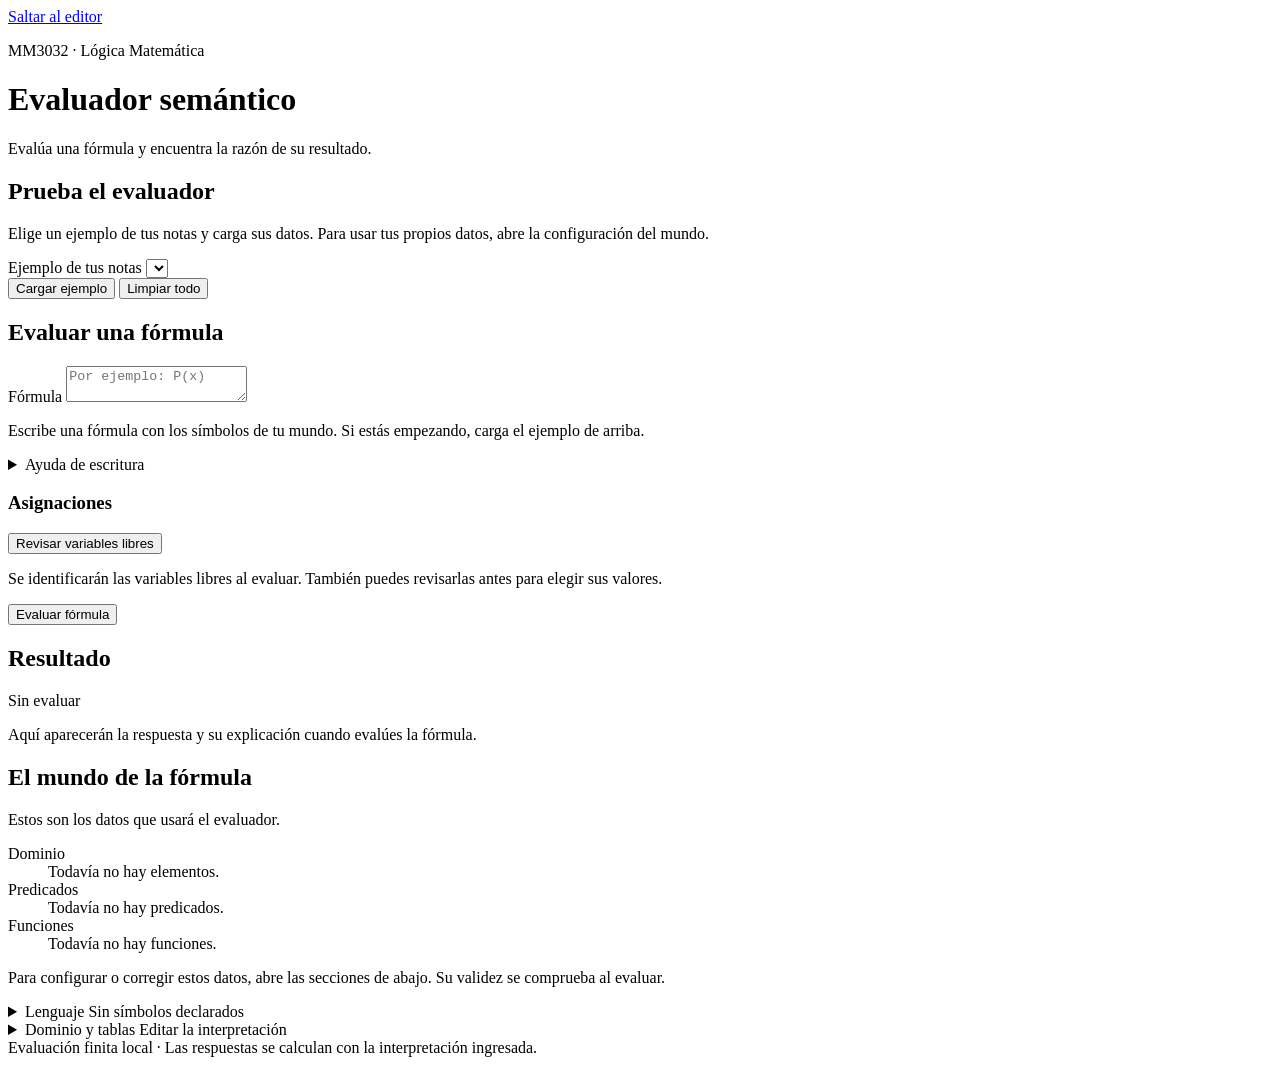
==== frontend/index.html @ 0e3722bd "fix: actualizar las tuplas al cambiar aridad y ajustar la tabla" ====
<!doctype html>
<html lang="es">
<head>
  <meta charset="utf-8">
  <meta name="viewport" content="width=device-width, initial-scale=1">
  <title>Evaluador semántico · MM3032</title>
  <link rel="icon" href="data:,">
  <link rel="stylesheet" href="/css/tokens.css">
  <link rel="stylesheet" href="/css/styles.css">
  <link rel="stylesheet" href="/css/background.css">
  <script type="module" src="/js/app.js"></script>
</head>
<body>
  <div id="math-background" class="math-background" aria-hidden="true"></div>
  <a class="skip-link" href="#formula">Saltar al editor</a>
  <header class="page-header">
    <div>
      <p class="eyebrow">MM3032 · Lógica Matemática</p>
      <h1>Evaluador semántico</h1>
      <p>Evalúa una fórmula y encuentra la razón de su resultado.</p>
    </div>
  </header>
  <main>
    <section class="start-guide" aria-labelledby="start-title">
      <div>
        <h2 id="start-title">Prueba el evaluador</h2>
        <p id="start-description">Elige un ejemplo de tus notas y carga sus datos. Para usar tus propios datos, abre la configuración del mundo.</p>
        <div id="example-note" class="notice" hidden></div>
      </div>
      <div class="example-controls">
        <label for="example-select">Ejemplo de tus notas</label>
        <select id="example-select"></select>
        <div class="actions">
          <button id="load-example" type="button">Cargar ejemplo</button>
          <button id="clear-example" type="button">Limpiar todo</button>
        </div>
      </div>
    </section>
    <section id="errors" class="error-summary" tabindex="-1" aria-labelledby="errors-title" hidden>
      <h2 id="errors-title">Revisa la entrada</h2><ul id="error-list"></ul>
    </section>
    <form id="workspace" novalidate>
      <div class="work-area">
        <section class="panel" aria-labelledby="formula-title">
          <h2 id="formula-title">Evaluar una fórmula</h2>
          <label for="formula">Fórmula</label>
          <textarea id="formula" class="formula" rows="2" spellcheck="false" aria-describedby="formula-help" placeholder="Por ejemplo: P(x)"></textarea>
          <div id="symbol-toolbar" class="symbol-toolbar" role="group" aria-label="Insertar símbolos lógicos"></div>
          <p id="formula-help" class="help">Escribe una fórmula con los símbolos de tu mundo. Si estás empezando, carga el ejemplo de arriba.</p>
          <details class="notation-help">
            <summary>Ayuda de escritura</summary>
            <p class="help">Puedes escribir ¬, ∧, ∨, →, ↔, ∀ y ∃, o sus alias ~, &amp;, |, -&gt;, &lt;-&gt;, Ax y Ex. Usa paréntesis para ampliar el alcance de un cuantificador.</p>
          </details>
          <div class="assignment-heading">
            <h3>Asignaciones</h3>
            <button id="analyze" type="button">Revisar variables libres</button>
          </div>
          <p id="environment-note" class="help">Se identificarán las variables libres al evaluar. También puedes revisarlas antes para elegir sus valores.</p>
          <div id="environment" class="environment"></div>
          <div class="actions"><button id="evaluate" class="primary" type="submit">Evaluar fórmula</button></div>
        </section>
        <section class="panel result-panel" aria-labelledby="result-title" aria-busy="false">
          <h2 id="result-title">Resultado</h2>
          <p id="result-state" role="status" aria-live="polite">Sin evaluar</p>
          <p id="empty-result" class="help">Aquí aparecerán la respuesta y su explicación cuando evalúes la fórmula.</p>
          <div id="result" hidden>
            <p id="result-formula" class="formula evaluated-formula"></p>
            <p id="result-value" class="truth"></p>
            <p id="result-reason"></p>
            <p class="help">Abre la fórmula de abajo para examinar las asignaciones y los pasos de la evaluación.</p>
            <p id="evidence-selection" class="help" role="status"></p>
            <div id="evidence"></div>
            <button id="open-comparison" type="button">Comparar un cambio</button>
          </div>
        </section>
      </div>
      <aside class="configuration" aria-labelledby="world-title">
        <section class="panel world-overview">
          <h2 id="world-title">El mundo de la fórmula</h2>
          <p class="help">Estos son los datos que usará el evaluador.</p>
          <dl class="world-data">
            <dt>Dominio</dt><dd id="domain-overview">Todavía no hay elementos.</dd>
            <dt>Predicados</dt><dd id="predicates-overview">Todavía no hay predicados.</dd>
            <dt>Funciones</dt><dd id="functions-overview">Todavía no hay funciones.</dd>
          </dl>
          <p class="help">Para configurar o corregir estos datos, abre las secciones de abajo. Su validez se comprueba al evaluar.</p>
        </section>
        <details id="language-config" class="panel configuration-section">
          <summary>Lenguaje <span id="language-count" class="help">Sin símbolos declarados</span></summary>
          <p class="help">Declara los símbolos y cuántos argumentos recibe cada uno. Al confirmar una aridad mayor, las filas conservan sus valores y añaden campos vacíos.</p>
          <div class="table-scroll" tabindex="0" role="region" aria-label="Símbolos del lenguaje">
            <table><thead><tr><th>Tipo</th><th>Nombre</th><th>Aridad</th><th>Acción</th></tr></thead>
              <tbody id="symbols"></tbody></table>
          </div>
          <div class="actions"><button type="button" id="add-function">Añadir función</button>
            <button type="button" id="add-predicate">Añadir predicado</button></div>
        </details>
        <details id="interpretation-config" class="panel configuration-section">
          <summary>Dominio y tablas <span class="help">Editar la interpretación</span></summary>
          <label for="domain">Dominio D</label>
          <textarea id="domain" rows="3" aria-describedby="domain-help" placeholder="1&#10;2&#10;3" spellcheck="false"></textarea>
          <p id="domain-help" class="help">Un elemento por línea. D debe ser no vacío. El orden se conserva.</p>
          <p class="help">Cada fila de un predicado es una tupla que pertenece a su relación. Para funciones, define una salida por cada combinación. Cambiar símbolos conserva las filas para que puedas corregirlas.</p>
          <div id="interpretations"><p class="help">Declara un símbolo para introducir sus tablas.</p></div>
        </details>
      </aside>
    </form>
    <section id="comparison-panel" class="panel comparison-panel" aria-labelledby="comparison-title" hidden>
      <h2 id="comparison-title">Comparar un cambio</h2>
      <p class="help">Conserva el escenario evaluado y cambia una salida, una tupla o una asignación en una copia. Ambos escenarios se evalúan de nuevo.</p>
      <div class="comparison-controls">
        <label>Tipo de cambio<select id="comparison-kind">
          <option value="function">Salida de función</option>
          <option value="relation">Pertenencia a relación</option>
          <option value="assignment">Asignación libre</option>
        </select></label>
        <label>Dato que modificar<select id="comparison-target"></select></label>
        <div id="comparison-value"></div>
      </div>
      <button id="compare" class="primary" type="button">Evaluar variante</button>
      <p id="comparison-status" role="status" aria-live="polite">Elige un único cambio.</p>
      <ul id="comparison-errors" class="comparison-error-list" tabindex="-1" aria-label="Errores de la variante" hidden></ul>
      <div id="comparison-results" class="comparison-results" hidden></div>
    </section>
  </main>
  <footer>Evaluación finita local · Las respuestas se calculan con la interpretación ingresada.</footer>
</body>
</html>
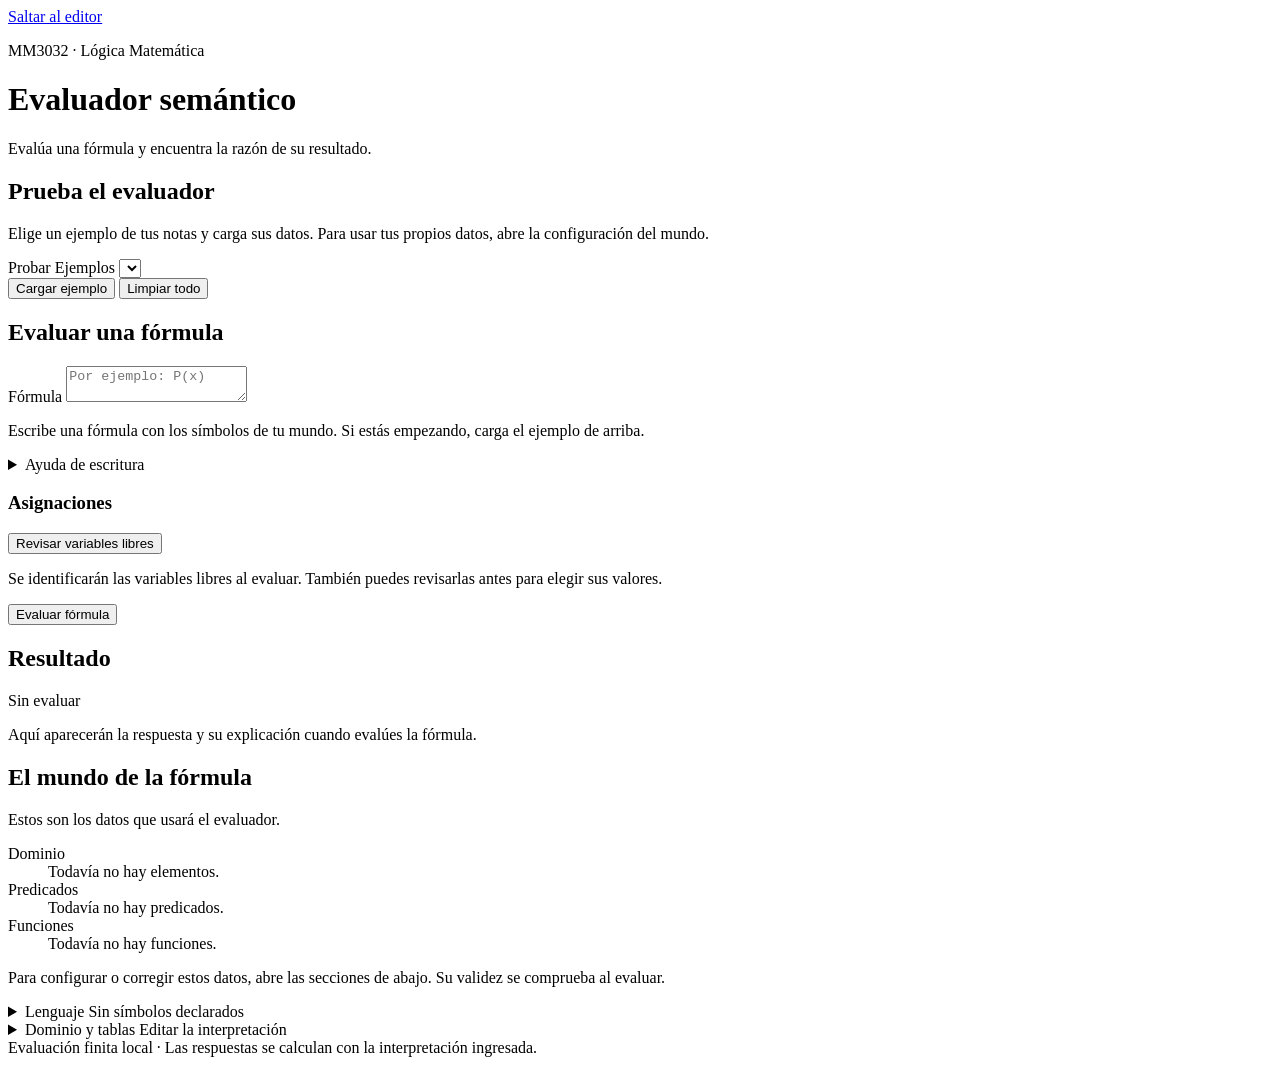
==== commit d17bbcb4: "feat: aclarar la presentación de ejemplos y pasos de evaluación" ====
--- a/frontend/index.html
+++ b/frontend/index.html
@@ -28,7 +28,7 @@
         <div id="example-note" class="notice" hidden></div>
       </div>
       <div class="example-controls">
-        <label for="example-select">Ejemplo de tus notas</label>
+        <label for="example-select">Probar Ejemplos</label>
         <select id="example-select"></select>
         <div class="actions">
           <button id="load-example" type="button">Cargar ejemplo</button>
@@ -67,7 +67,7 @@
             <p id="result-formula" class="formula evaluated-formula"></p>
             <p id="result-value" class="truth"></p>
             <p id="result-reason"></p>
-            <p class="help">Abre la fórmula de abajo para examinar las asignaciones y los pasos de la evaluación.</p>
+            <p class="help">Lee la evidencia de fuera hacia dentro. Cada paso contiene las comprobaciones que justifican su resultado; 1.1 está dentro de 1. Los valores junto a la fórmula indican qué asignaciones usa ese paso.</p>
             <p id="evidence-selection" class="help" role="status"></p>
             <div id="evidence"></div>
             <button id="open-comparison" type="button">Comparar un cambio</button>
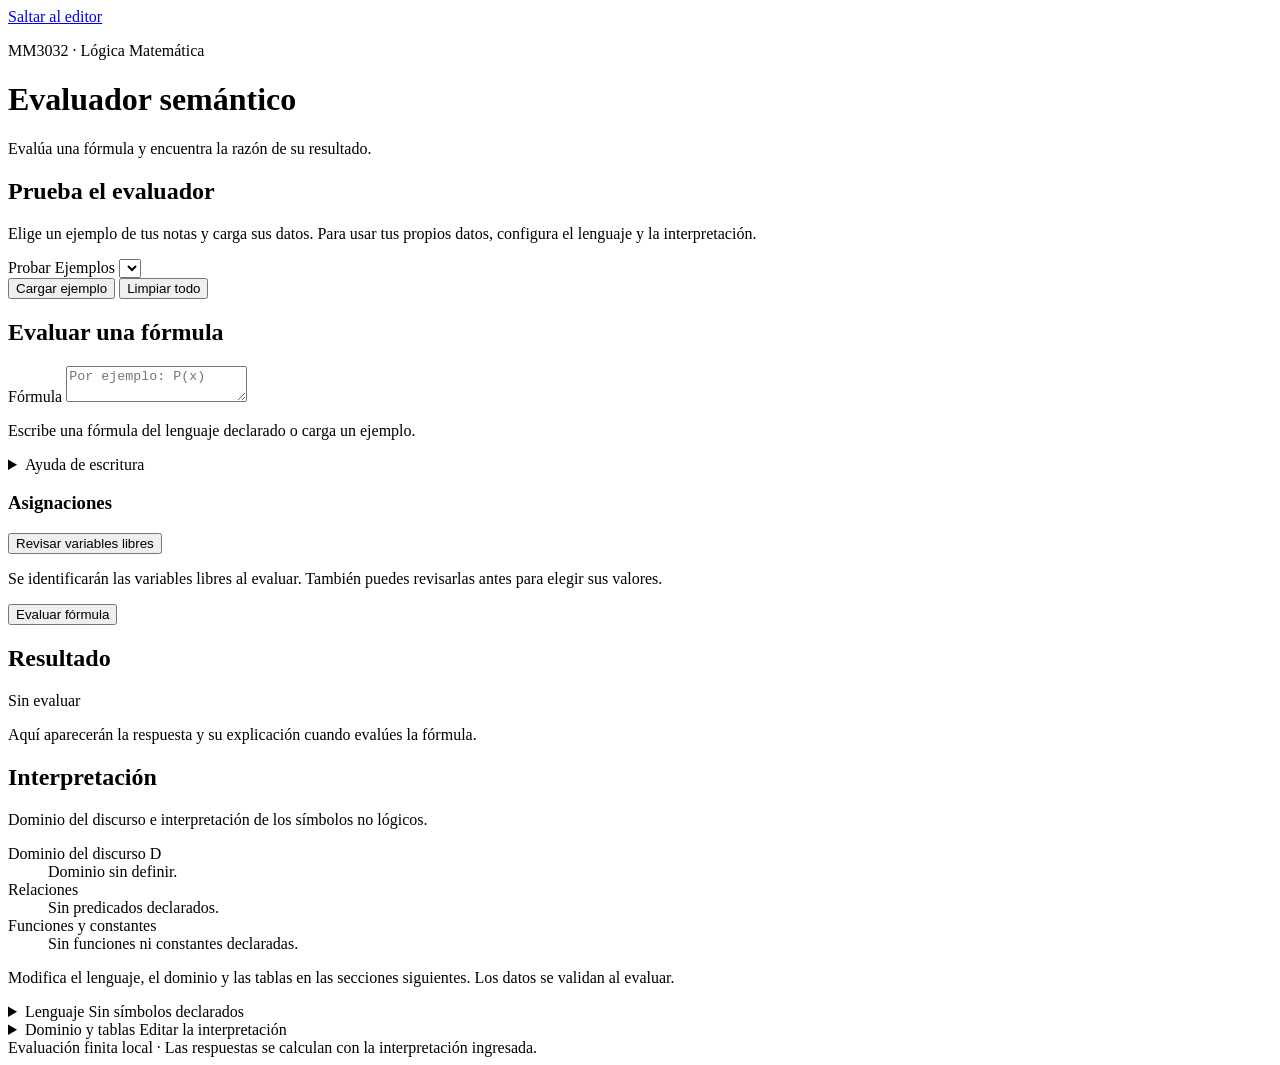
==== commit c6d5a1e4: "feat: presentar la interpretación con tablas y terminología formal" ====
--- a/frontend/index.html
+++ b/frontend/index.html
@@ -24,7 +24,7 @@
     <section class="start-guide" aria-labelledby="start-title">
       <div>
         <h2 id="start-title">Prueba el evaluador</h2>
-        <p id="start-description">Elige un ejemplo de tus notas y carga sus datos. Para usar tus propios datos, abre la configuración del mundo.</p>
+        <p id="start-description">Elige un ejemplo de tus notas y carga sus datos. Para usar tus propios datos, configura el lenguaje y la interpretación.</p>
         <div id="example-note" class="notice" hidden></div>
       </div>
       <div class="example-controls">
@@ -46,7 +46,7 @@
           <label for="formula">Fórmula</label>
           <textarea id="formula" class="formula" rows="2" spellcheck="false" aria-describedby="formula-help" placeholder="Por ejemplo: P(x)"></textarea>
           <div id="symbol-toolbar" class="symbol-toolbar" role="group" aria-label="Insertar símbolos lógicos"></div>
-          <p id="formula-help" class="help">Escribe una fórmula con los símbolos de tu mundo. Si estás empezando, carga el ejemplo de arriba.</p>
+          <p id="formula-help" class="help">Escribe una fórmula del lenguaje declarado o carga un ejemplo.</p>
           <details class="notation-help">
             <summary>Ayuda de escritura</summary>
             <p class="help">Puedes escribir ¬, ∧, ∨, →, ↔, ∀ y ∃, o sus alias ~, &amp;, |, -&gt;, &lt;-&gt;, Ax y Ex. Usa paréntesis para ampliar el alcance de un cuantificador.</p>
@@ -76,14 +76,14 @@
       </div>
       <aside class="configuration" aria-labelledby="world-title">
         <section class="panel world-overview">
-          <h2 id="world-title">El mundo de la fórmula</h2>
-          <p class="help">Estos son los datos que usará el evaluador.</p>
+          <h2 id="world-title">Interpretación</h2>
+          <p class="help">Dominio del discurso e interpretación de los símbolos no lógicos.</p>
           <dl class="world-data">
-            <dt>Dominio</dt><dd id="domain-overview">Todavía no hay elementos.</dd>
-            <dt>Predicados</dt><dd id="predicates-overview">Todavía no hay predicados.</dd>
-            <dt>Funciones</dt><dd id="functions-overview">Todavía no hay funciones.</dd>
+            <dt>Dominio del discurso D</dt><dd id="domain-overview">Dominio sin definir.</dd>
+            <dt>Relaciones</dt><dd id="predicates-overview">Sin predicados declarados.</dd>
+            <dt>Funciones y constantes</dt><dd id="functions-overview">Sin funciones ni constantes declaradas.</dd>
           </dl>
-          <p class="help">Para configurar o corregir estos datos, abre las secciones de abajo. Su validez se comprueba al evaluar.</p>
+          <p class="help">Modifica el lenguaje, el dominio y las tablas en las secciones siguientes. Los datos se validan al evaluar.</p>
         </section>
         <details id="language-config" class="panel configuration-section">
           <summary>Lenguaje <span id="language-count" class="help">Sin símbolos declarados</span></summary>
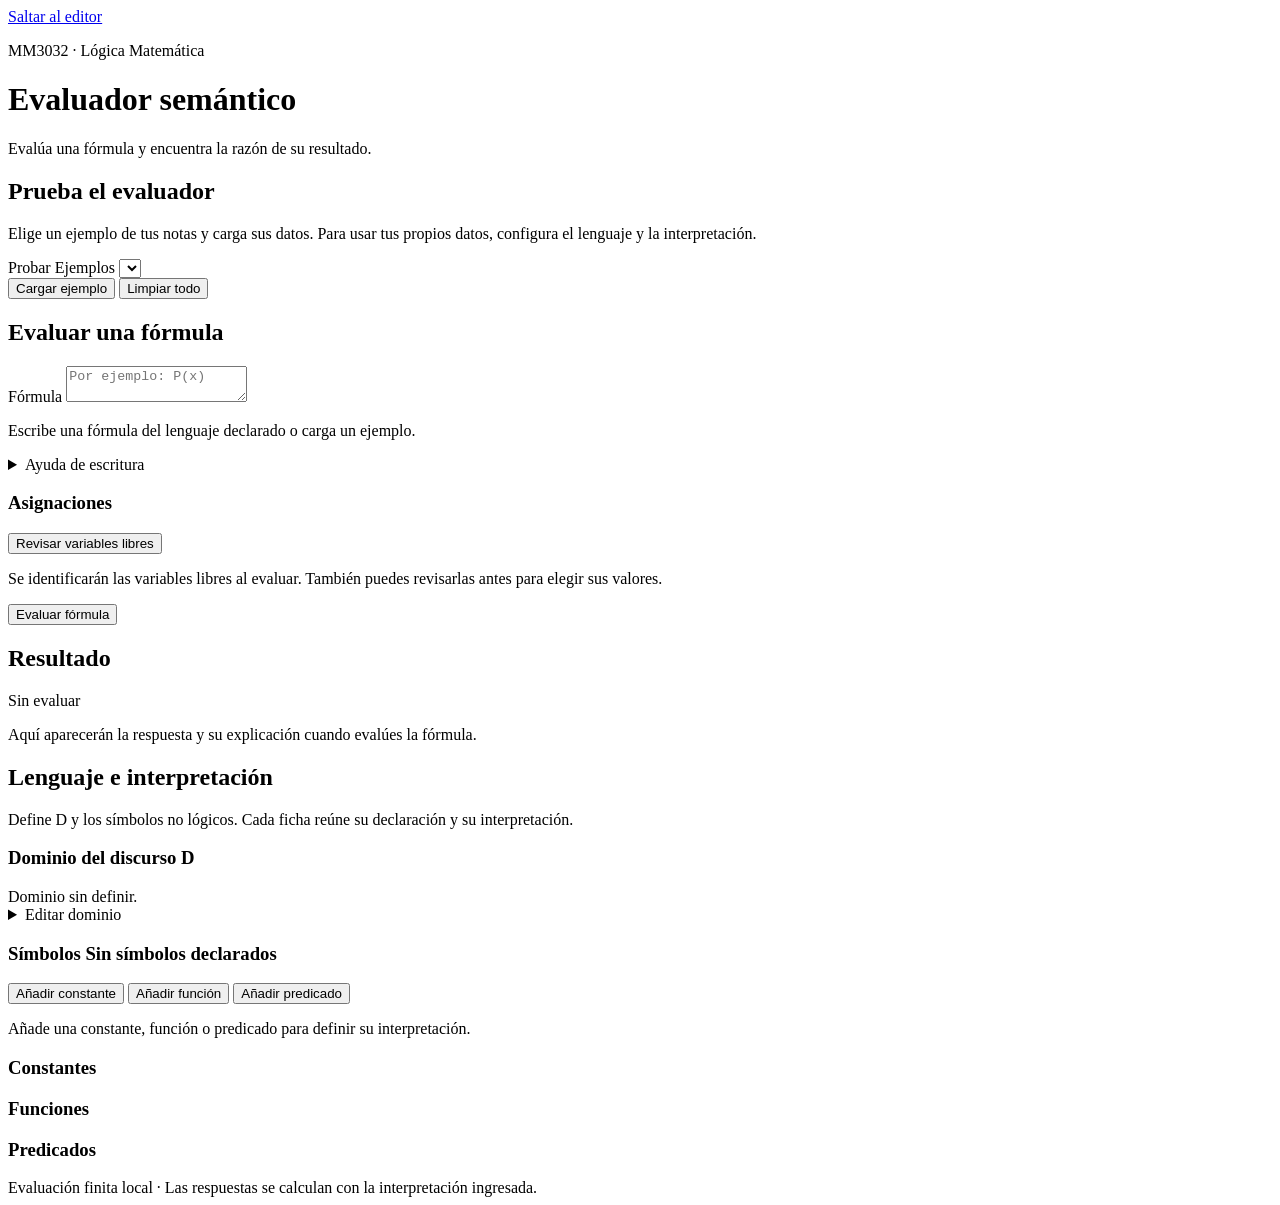
==== commit a7f2996b: "refactor: reunir símbolos e interpretación y añadir constantes en la interfaz" ====
--- a/frontend/index.html
+++ b/frontend/index.html
@@ -67,61 +67,59 @@
             <p id="result-formula" class="formula evaluated-formula"></p>
             <p id="result-value" class="truth"></p>
             <p id="result-reason"></p>
-            <p class="help">Lee la evidencia de fuera hacia dentro. Cada paso contiene las comprobaciones que justifican su resultado; 1.1 está dentro de 1. Los valores junto a la fórmula indican qué asignaciones usa ese paso.</p>
+            <p class="help">Abre un paso para consultar sus asignaciones, comprobaciones y conclusión. La numeración indica niveles: 1.1 está dentro de 1. Cada etiqueta de resultado corresponde al cálculo de ese paso.</p>
             <p id="evidence-selection" class="help" role="status"></p>
             <div id="evidence"></div>
             <button id="open-comparison" type="button">Comparar un cambio</button>
           </div>
         </section>
-      </div>
-      <aside class="configuration" aria-labelledby="world-title">
-        <section class="panel world-overview">
-          <h2 id="world-title">Interpretación</h2>
-          <p class="help">Dominio del discurso e interpretación de los símbolos no lógicos.</p>
-          <dl class="world-data">
-            <dt>Dominio del discurso D</dt><dd id="domain-overview">Dominio sin definir.</dd>
-            <dt>Relaciones</dt><dd id="predicates-overview">Sin predicados declarados.</dd>
-            <dt>Funciones y constantes</dt><dd id="functions-overview">Sin funciones ni constantes declaradas.</dd>
-          </dl>
-          <p class="help">Modifica el lenguaje, el dominio y las tablas en las secciones siguientes. Los datos se validan al evaluar.</p>
-        </section>
-        <details id="language-config" class="panel configuration-section">
-          <summary>Lenguaje <span id="language-count" class="help">Sin símbolos declarados</span></summary>
-          <p class="help">Declara los símbolos y cuántos argumentos recibe cada uno. Al confirmar una aridad mayor, las filas conservan sus valores y añaden campos vacíos.</p>
-          <div class="table-scroll" tabindex="0" role="region" aria-label="Símbolos del lenguaje">
-            <table><thead><tr><th>Tipo</th><th>Nombre</th><th>Aridad</th><th>Acción</th></tr></thead>
-              <tbody id="symbols"></tbody></table>
-          </div>
-          <div class="actions"><button type="button" id="add-function">Añadir función</button>
-            <button type="button" id="add-predicate">Añadir predicado</button></div>
-        </details>
-        <details id="interpretation-config" class="panel configuration-section">
-          <summary>Dominio y tablas <span class="help">Editar la interpretación</span></summary>
-          <label for="domain">Dominio D</label>
-          <textarea id="domain" rows="3" aria-describedby="domain-help" placeholder="1&#10;2&#10;3" spellcheck="false"></textarea>
-          <p id="domain-help" class="help">Un elemento por línea. D debe ser no vacío. El orden se conserva.</p>
-          <p class="help">Cada fila de un predicado es una tupla que pertenece a su relación. Para funciones, define una salida por cada combinación. Cambiar símbolos conserva las filas para que puedas corregirlas.</p>
-          <div id="interpretations"><p class="help">Declara un símbolo para introducir sus tablas.</p></div>
-        </details>
-      </aside>
-    </form>
     <section id="comparison-panel" class="panel comparison-panel" aria-labelledby="comparison-title" hidden>
       <h2 id="comparison-title">Comparar un cambio</h2>
-      <p class="help">Conserva el escenario evaluado y cambia una salida, una tupla o una asignación en una copia. Ambos escenarios se evalúan de nuevo.</p>
+      <p class="help">Selecciona un dato y revisa la modificación propuesta. Se calcularán ambos resultados sin alterar la interpretación ni el entorno originales.</p>
       <div class="comparison-controls">
-        <label>Tipo de cambio<select id="comparison-kind">
-          <option value="function">Salida de función</option>
-          <option value="relation">Pertenencia a relación</option>
-          <option value="assignment">Asignación libre</option>
-        </select></label>
-        <label>Dato que modificar<select id="comparison-target"></select></label>
+        <label>Dato por modificar<select id="comparison-target"></select></label>
         <div id="comparison-value"></div>
       </div>
-      <button id="compare" class="primary" type="button">Evaluar variante</button>
+      <dl class="comparison-change">
+        <div><dt>Original</dt><dd id="comparison-before"></dd></div>
+        <div><dt>Cambio propuesto</dt><dd id="comparison-after"></dd></div>
+      </dl>
+      <button id="compare" class="primary" type="button">Comparar resultados</button>
       <p id="comparison-status" role="status" aria-live="polite">Elige un único cambio.</p>
       <ul id="comparison-errors" class="comparison-error-list" tabindex="-1" aria-label="Errores de la variante" hidden></ul>
       <div id="comparison-results" class="comparison-results" hidden></div>
     </section>
+      </div>
+      <aside class="configuration" aria-labelledby="world-title">
+        <section class="panel configuration-panel">
+          <h2 id="world-title">Lenguaje e interpretación</h2>
+          <p class="help">Define D y los símbolos no lógicos. Cada ficha reúne su declaración y su interpretación.</p>
+          <h3>Dominio del discurso D</h3>
+          <div id="domain-overview">Dominio sin definir.</div>
+          <details id="interpretation-config" class="domain-editor">
+            <summary>Editar dominio</summary>
+            <label for="domain">Elementos de D</label>
+            <textarea id="domain" rows="3" aria-describedby="domain-help" placeholder="a&#10;b&#10;c" spellcheck="false"></textarea>
+            <p id="domain-help" class="help">Un elemento por línea. El dominio debe ser no vacío.</p>
+          </details>
+          <div id="language-config">
+            <h3>Símbolos <span id="language-count" class="help">Sin símbolos declarados</span></h3>
+            <div class="actions symbol-actions">
+              <button type="button" id="add-constant">Añadir constante</button>
+              <button type="button" id="add-function">Añadir función</button>
+              <button type="button" id="add-predicate">Añadir predicado</button>
+            </div>
+            <div id="symbols">
+              <p id="symbol-empty" class="help">Añade una constante, función o predicado para definir su interpretación.</p>
+              <section class="symbol-group"><h3>Constantes</h3><div id="constants-overview"></div></section>
+              <section class="symbol-group"><h3>Funciones</h3><div id="functions-overview"></div></section>
+              <section class="symbol-group"><h3>Predicados</h3><div id="predicates-overview"></div></section>
+            </div>
+          </div>
+        </section>
+      </aside>
+    </form>
+
   </main>
   <footer>Evaluación finita local · Las respuestas se calculan con la interpretación ingresada.</footer>
 </body>
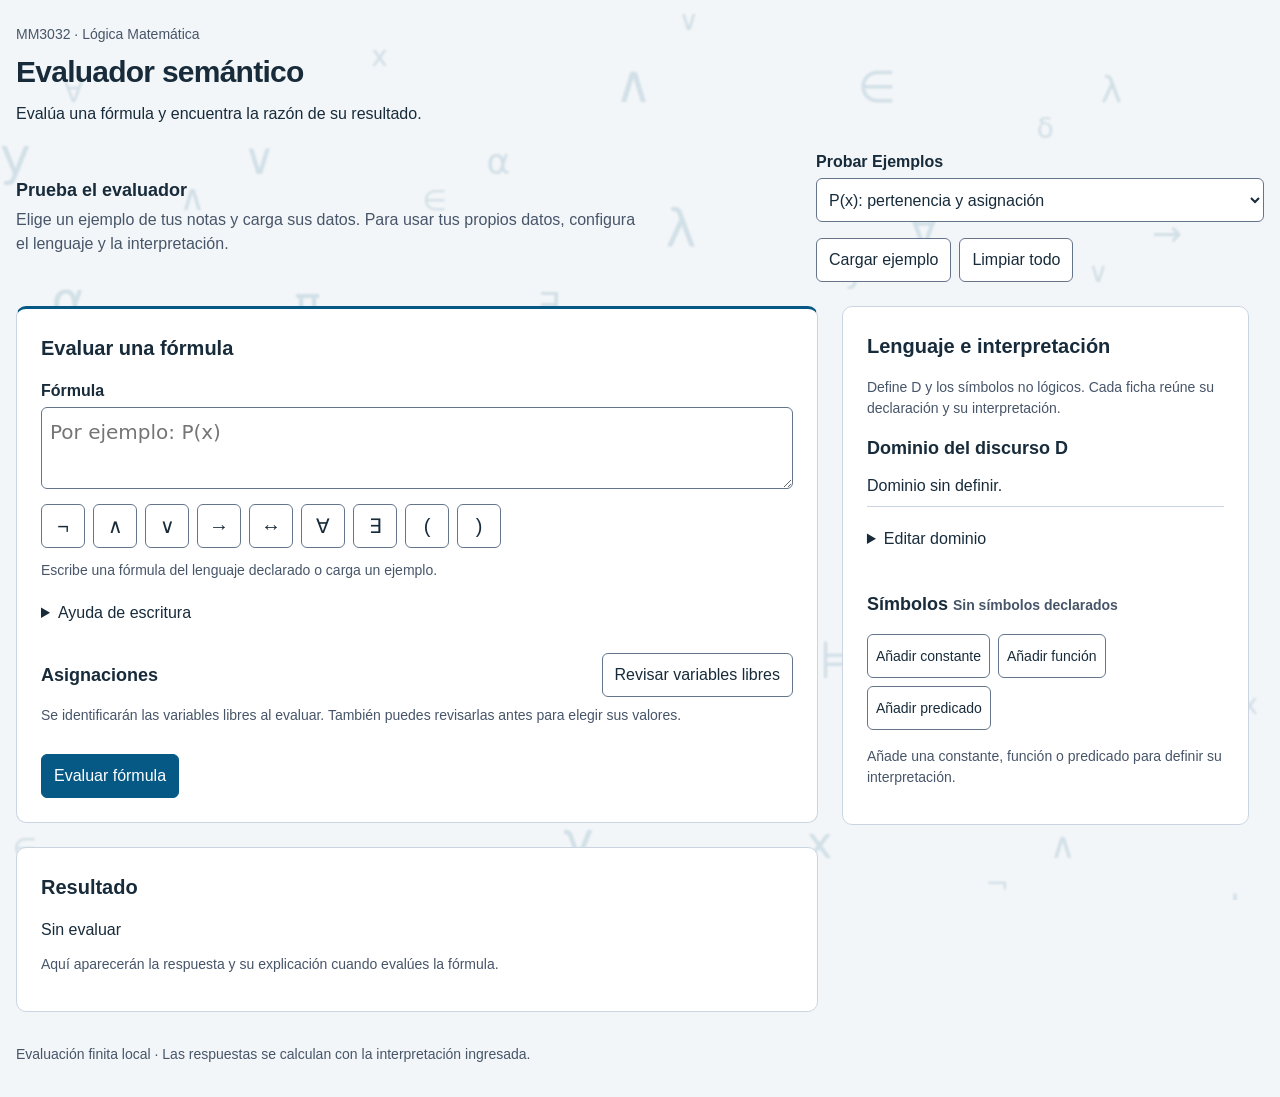
==== commit 3dcc07df: "feat: preparar GitHub Pages con el motor Python ejecutado en el navegador" ====
--- a/frontend/index.html
+++ b/frontend/index.html
@@ -5,10 +5,10 @@
   <meta name="viewport" content="width=device-width, initial-scale=1">
   <title>Evaluador semántico · MM3032</title>
   <link rel="icon" href="data:,">
-  <link rel="stylesheet" href="/css/tokens.css">
-  <link rel="stylesheet" href="/css/styles.css">
-  <link rel="stylesheet" href="/css/background.css">
-  <script type="module" src="/js/app.js"></script>
+  <link rel="stylesheet" href="./css/tokens.css">
+  <link rel="stylesheet" href="./css/styles.css">
+  <link rel="stylesheet" href="./css/background.css">
+  <script type="module" src="./js/app.js"></script>
 </head>
 <body>
   <div id="math-background" class="math-background" aria-hidden="true"></div>
@@ -76,10 +76,21 @@
     <section id="comparison-panel" class="panel comparison-panel" aria-labelledby="comparison-title" hidden>
       <h2 id="comparison-title">Comparar un cambio</h2>
       <p class="help">Selecciona un dato y revisa la modificación propuesta. Se calcularán ambos resultados sin alterar la interpretación ni el entorno originales.</p>
+      <div class="comparison-context">
+        <strong>Fórmula evaluada</strong>
+        <p id="comparison-formula" class="formula"></p>
+        <p id="comparison-environment" class="help"></p>
+        <p id="comparison-original-result"></p>
+      </div>
+      <p class="help">Prueba un cambio sobre los datos consultados en esta evaluación. El resultado puede cambiar o conservarse; comprueba también su evidencia.</p>
+      <div id="comparison-suggestions" class="comparison-suggestions" role="group" aria-label="Cambios sobre datos evaluados"></div>
+      <details id="comparison-custom">
+        <summary>Elegir otro dato manualmente</summary>
       <div class="comparison-controls">
         <label>Dato por modificar<select id="comparison-target"></select></label>
         <div id="comparison-value"></div>
       </div>
+      </details>
       <dl class="comparison-change">
         <div><dt>Original</dt><dd id="comparison-before"></dd></div>
         <div><dt>Cambio propuesto</dt><dd id="comparison-after"></dd></div>
--- a/frontend/css/tokens.css
+++ b/frontend/css/tokens.css
@@ -0,0 +1,30 @@
+:root {
+  /* Colores de la interfaz */
+  --surface-canvas: #f3f6f8;
+  --surface-panel: #fff;
+  --text-primary: #172b3a;
+  --text-secondary: #475569;
+  --action-primary: #075985;
+  --action-hover: #0c4a6e;
+  --on-action: #fff;
+  --border-control: #64748b;
+  --border-subtle: #cbd5e1;
+  --surface-true: #edf7ef;
+  --surface-false: #fff3ed;
+  --state-true: #166534;
+  --state-false: #9a3412;
+  --state-error: #b91c1c;
+  --state-info: #075985;
+
+  /* Espaciado */
+  --space-1: .25rem;
+  --space-2: .5rem;
+  --space-3: .75rem;
+  --space-4: 1rem;
+  --space-6: 1.5rem;
+  --space-8: 2rem;
+
+  /* Esquinas de controles y paneles */
+  --radius-control: .375rem;
+  --radius-panel: .625rem;
+}
--- a/frontend/css/styles.css
+++ b/frontend/css/styles.css
@@ -0,0 +1,785 @@
+/* Base y tipografía */
+* {
+  box-sizing: border-box;
+}
+
+body {
+  margin: 0;
+  color: var(--text-primary);
+  background: var(--surface-canvas);
+  font: 1rem/1.5 "Segoe UI", Arial, sans-serif;
+}
+
+.page-header, main, footer {
+  width: min(100% - 2rem, 90rem);
+  margin-inline: auto;
+}
+
+.page-header {
+  display: flex;
+  align-items: center;
+  justify-content: space-between;
+  gap: var(--space-6);
+  padding-block: var(--space-6);
+}
+
+h1 {
+  font-size: 1.875rem;
+  letter-spacing: -.025em;
+  margin: 0;
+}
+
+h2 {
+  font-size: 1.25rem;
+  margin: 0 0 var(--space-4);
+}
+
+h3 {
+  font-size: 1.125rem;
+  margin: 0 0 var(--space-3);
+  overflow-wrap: anywhere;
+}
+
+p {
+  margin: 0 0 var(--space-3);
+}
+
+.eyebrow, .help, footer {
+  color: var(--text-secondary);
+  font-size: .875rem;
+}
+
+.eyebrow {
+  margin-bottom: var(--space-1);
+}
+
+.page-header p:last-child {
+  margin: var(--space-2) 0 0;
+}
+
+/* Distribución de los paneles */
+#workspace {
+  display: grid;
+  grid-template-columns: minmax(0, 1.9fr) minmax(20rem, 1fr);
+  gap: var(--space-6);
+  align-items: start;
+}
+
+.configuration, .work-area {
+  display: grid;
+  gap: var(--space-6);
+  min-width: 0;
+}
+
+.panel {
+  padding: var(--space-6);
+  background: var(--surface-panel);
+  border: 1px solid var(--border-subtle);
+  border-radius: var(--radius-panel);
+  min-width: 0;
+}
+
+.work-area > .panel:first-child {
+  border-top: 3px solid var(--action-primary);
+}
+
+.start-guide {
+  display: flex;
+  align-items: center;
+  justify-content: space-between;
+  gap: var(--space-6);
+  margin-bottom: var(--space-6);
+}
+
+.start-guide h2 {
+  font-size: 1.125rem;
+  margin-bottom: var(--space-1);
+}
+
+.start-guide p {
+  max-width: 70ch;
+  margin: 0;
+  color: var(--text-secondary);
+}
+
+.start-guide > div {
+  min-width: 0;
+  flex: 1;
+}
+
+.start-guide .example-controls {
+  flex: 0 1 28rem;
+  width: 100%;
+}
+
+.example-controls select {
+  max-width: 100%;
+}
+
+.start-guide .notice p {
+  margin-top: var(--space-2);
+}
+
+.start-guide .notice {
+  margin-top: var(--space-2);
+  margin-bottom: 0;
+}
+
+.domain-elements {
+  display: flex;
+  flex-wrap: wrap;
+  gap: var(--space-2);
+  padding: 0;
+  margin: 0;
+  list-style: none;
+}
+
+.domain-elements li {
+  padding: var(--space-1) var(--space-2);
+  border: 1px solid var(--border-subtle);
+  border-radius: var(--radius-control);
+}
+
+.interpretation-table caption {
+  text-align: left;
+  font-weight: 600;
+  margin-bottom: var(--space-2);
+  overflow-wrap: anywhere;
+}
+
+.interpretation-table td, .interpretation-table th {
+  padding: var(--space-2);
+  border-bottom: 1px solid var(--border-subtle);
+}
+
+.summary-more {
+  display: block;
+  margin-top: var(--space-2);
+  color: var(--text-secondary);
+  font-size: .875rem;
+}
+
+.assignment-heading {
+  display: flex;
+  align-items: center;
+  justify-content: space-between;
+  flex-wrap: wrap;
+  gap: var(--space-2);
+  margin-block: var(--space-4) var(--space-2);
+}
+
+.assignment-heading h3 {
+  margin: 0;
+}
+
+/* Campos y botones */
+label {
+  display: block;
+  font-weight: 600;
+  margin-bottom: var(--space-1);
+}
+
+input, textarea, select, button {
+  font: inherit;
+  color: inherit;
+}
+
+input, textarea, select {
+  width: 100%;
+  min-height: 2.75rem;
+  border: 1px solid var(--border-control);
+  border-radius: var(--radius-control);
+  padding: var(--space-2);
+  background: var(--surface-panel);
+}
+
+textarea {
+  resize: vertical;
+}
+
+button {
+  min-height: 2.75rem;
+  padding: var(--space-2) var(--space-3);
+  border: 1px solid var(--border-control);
+  border-radius: var(--radius-control);
+  background: var(--surface-panel);
+  cursor: pointer;
+}
+
+button:hover {
+  border-color: var(--action-primary);
+  color: var(--action-primary);
+  background: var(--surface-canvas);
+}
+
+button.primary {
+  color: var(--on-action);
+  background: var(--action-primary);
+  border-color: var(--action-primary);
+}
+
+button.primary:hover {
+  background: var(--action-hover);
+}
+
+button:disabled {
+  cursor: wait;
+  opacity: .65;
+}
+
+:focus-visible {
+  outline: 2px solid var(--action-primary);
+  outline-offset: 2px;
+  box-shadow: 0 0 0 2px var(--surface-panel);
+}
+
+.actions {
+  display: flex;
+  flex-wrap: wrap;
+  gap: var(--space-2);
+  margin-top: var(--space-4);
+}
+
+/* Fórmulas y tablas */
+.formula {
+  font: 1.25rem/1.6 "Cambria Math", "DejaVu Sans", serif;
+}
+
+.symbol-toolbar {
+  display: flex;
+  flex-wrap: wrap;
+  gap: var(--space-2);
+  margin-block: var(--space-2) var(--space-3);
+}
+
+.symbol-toolbar button {
+  min-width: 2.75rem;
+  font-size: 1.25rem;
+  padding: var(--space-1) var(--space-2);
+}
+
+.evaluated-formula {
+  white-space: pre-wrap;
+  overflow-wrap: anywhere;
+}
+
+table {
+  border-collapse: collapse;
+  width: 100%;
+}
+
+th {
+  text-align: left;
+  font-size: .875rem;
+  color: var(--text-secondary);
+}
+
+td, th {
+  padding: var(--space-1);
+  vertical-align: top;
+}
+
+/* Interpretación y entorno */
+.interpretation {
+  border-top: 1px solid var(--border-subtle);
+  padding-top: var(--space-4);
+  margin-top: var(--space-4);
+}
+
+.tuple-row {
+  display: flex;
+  flex-wrap: wrap;
+  gap: var(--space-2);
+  margin-bottom: var(--space-3);
+  align-items: end;
+}
+
+.tuple-row label {
+  flex: 1 1 6rem;
+  font-size: .875rem;
+  min-width: 0;
+}
+
+.tuple-row label select {
+  margin-top: var(--space-1);
+}
+
+.tuple-row {
+  padding: var(--space-3) 0;
+  border-bottom: 1px solid var(--border-subtle);
+}
+
+.comparison-panel {
+  margin-top: var(--space-6);
+}
+
+.comparison-controls, .comparison-results {
+  display: grid;
+  grid-template-columns: repeat(2, minmax(0, 1fr));
+  gap: var(--space-4);
+  margin-block: var(--space-4);
+}
+
+.comparison-results > section {
+  min-width: 0;
+  border: 1px solid var(--border-subtle);
+  border-radius: var(--radius-control);
+  padding: var(--space-4);
+}
+
+.comparison-controls label {
+  min-width: 0;
+}
+
+.comparison-controls #comparison-value {
+  grid-column: 1 / -1;
+}
+
+.comparison-controls {
+  grid-template-columns: 1fr;
+  max-width: 48rem;
+}
+
+.comparison-change {
+  display: flex;
+  flex-wrap: wrap;
+  gap: var(--space-4);
+  margin-block: var(--space-4);
+}
+
+.comparison-change > div {
+  flex: 1 1 16rem;
+  min-width: 0;
+  background: var(--surface-canvas);
+  border: 1px solid var(--border-subtle);
+  border-radius: var(--radius-control);
+  padding: var(--space-3);
+  overflow-wrap: anywhere;
+}
+
+.comparison-change dt {
+  font-size: .875rem;
+  color: var(--text-secondary);
+  margin-bottom: var(--space-2);
+}
+
+.comparison-change dd {
+  margin: 0;
+  font-weight: 600;
+}
+
+mark {
+  color: var(--on-action);
+  background: var(--action-primary);
+  padding-inline: .125rem;
+}
+
+.evidence-changed > summary {
+  border-left: 3px solid var(--state-info);
+  padding-left: var(--space-2);
+}
+
+.environment {
+  display: flex;
+  flex-wrap: wrap;
+  gap: var(--space-3);
+}
+
+.environment label {
+  min-width: 8rem;
+  flex: 1;
+  display: flex;
+  align-items: center;
+  gap: var(--space-3);
+  margin: 0;
+}
+
+/* Resultados y mensajes */
+.truth {
+  font-size: 1.75rem;
+  font-weight: 700;
+}
+
+.truth[data-value=true] {
+  color: var(--state-true);
+}
+
+.truth[data-value=false] {
+  color: var(--state-false);
+}
+
+.notice {
+  color: var(--state-info);
+  border-left: 3px solid var(--state-info);
+  padding: var(--space-3);
+  margin-bottom: var(--space-6);
+}
+
+.notice ol {
+  margin-block: var(--space-2) 0;
+  padding-left: var(--space-6);
+}
+
+.error-summary {
+  background: var(--surface-panel);
+  border: 2px solid var(--state-error);
+  border-radius: var(--radius-control);
+  padding: var(--space-4);
+  margin-bottom: var(--space-6);
+}
+
+.error-summary a, .field-error, .comparison-error-list {
+  color: var(--state-error);
+}
+
+.field-error {
+  font-size: .875rem;
+  margin-top: var(--space-2);
+}
+
+[aria-invalid=true] {
+  border-color: var(--state-error);
+}
+
+/* Pasos de evaluación */
+.trace-step {
+  border-left: 2px solid var(--border-subtle);
+  padding-left: var(--space-3);
+  margin-top: var(--space-2);
+}
+
+.trace-step > summary {
+  background: var(--surface-canvas);
+  border-radius: var(--radius-control);
+  padding: var(--space-2);
+  line-height: 1.8;
+}
+
+.step-number, .step-result, .step-context {
+  display: inline-block;
+  font-size: .8125rem;
+  margin-right: var(--space-2);
+}
+
+.step-number {
+  color: var(--state-info);
+  font-weight: 600;
+}
+
+.step-formula {
+  margin-right: var(--space-3);
+}
+
+.step-context {
+  color: var(--text-secondary);
+}
+
+.step-result {
+  padding: 0 var(--space-2);
+  border-radius: var(--radius-control);
+  font-weight: 600;
+}
+
+.step-result[data-value=true] {
+  color: var(--state-true);
+  background: var(--surface-true);
+}
+
+.step-result[data-value=false] {
+  color: var(--state-false);
+  background: var(--surface-false);
+}
+
+.step-section {
+  margin-top: var(--space-3);
+}
+
+.step-heading {
+  display: block;
+  font-size: .8125rem;
+  color: var(--text-secondary);
+  margin-bottom: var(--space-2);
+}
+
+.step-values {
+  display: flex;
+  flex-wrap: wrap;
+  gap: var(--space-2);
+}
+
+.step-values span {
+  padding: var(--space-1) var(--space-2);
+  border: 1px solid var(--border-subtle);
+  border-radius: var(--radius-control);
+}
+
+.step-conclusion {
+  padding: var(--space-3);
+  border-radius: var(--radius-control);
+  background: var(--surface-canvas);
+}
+
+.step-conclusion p {
+  margin: 0;
+}
+
+.step-conclusion .help {
+  margin-top: var(--space-2);
+}
+
+@media (max-width: 480px) {
+  .trace-step details {
+    margin-left: 0;
+  }
+}
+
+/* Evidencia expandible */
+details {
+  border-top: 1px solid var(--border-subtle);
+  padding-block: var(--space-3);
+  overflow-wrap: anywhere;
+}
+
+details details {
+  margin-left: var(--space-4);
+}
+
+summary {
+  cursor: pointer;
+  min-height: 2.75rem;
+  padding-block: var(--space-2);
+}
+
+.notation-help {
+  border: 0;
+  padding: 0;
+}
+
+footer {
+  padding-block: var(--space-8);
+}
+
+/* Accesibilidad y adaptación a pantallas pequeñas */
+.skip-link {
+  position: absolute;
+  left: var(--space-4);
+  top: -5rem;
+  background: var(--surface-panel);
+  padding: var(--space-3);
+  z-index: 1;
+}
+
+.skip-link:focus {
+  top: var(--space-2);
+}
+
+[hidden] {
+  display: none !important;
+}
+
+@media (max-width: 1023px) {
+  #workspace {
+    grid-template-columns: 1fr;
+  }
+
+  .start-guide {
+    flex-direction: column;
+    align-items: stretch;
+  }
+
+  .start-guide .example-controls {
+    flex: auto;
+  }
+
+}
+
+@media (max-width: 480px) {
+  .page-header, .start-guide {
+    align-items: start;
+    flex-direction: column;
+  }
+
+  .page-header {
+    padding-block: var(--space-6);
+  }
+
+  .panel {
+    padding: var(--space-4);
+  }
+
+}
+
+@media (max-width: 700px) {
+  .comparison-controls, .comparison-results {
+    grid-template-columns: 1fr;
+  }
+}
+
+/* Configuración reunida por símbolo */
+.configuration-panel > h3 {
+  margin-top: var(--space-4);
+}
+
+.domain-editor {
+  margin-block: var(--space-2) var(--space-4);
+}
+
+.symbol-actions {
+  margin-bottom: var(--space-4);
+}
+
+.symbol-actions button {
+  font-size: .875rem;
+  padding-inline: var(--space-2);
+}
+
+.symbol-group {
+  margin-top: var(--space-6);
+}
+
+.symbol-group > h3 {
+  font-size: .875rem;
+  color: var(--text-secondary);
+}
+
+.symbol-card {
+  padding-block: var(--space-3);
+  border-top: 1px solid var(--border-subtle);
+}
+
+.symbol-editor {
+  border: 0;
+  padding: 0;
+  margin-top: var(--space-2);
+}
+
+.symbol-editor > summary {
+  color: var(--action-primary);
+  font-size: .875rem;
+  font-weight: 600;
+}
+
+.symbol-editor-body {
+  padding-top: var(--space-3);
+}
+
+.symbol-editor-body .interpretation {
+  border: 0;
+  padding-top: 0;
+  margin-top: var(--space-3);
+}
+
+.symbol-declaration {
+  display: grid;
+  grid-template-columns: minmax(0, 1fr) 5rem;
+  gap: var(--space-2);
+}
+
+.symbol-declaration label {
+  min-width: 0;
+  font-size: .875rem;
+}
+
+.symbol-declaration button {
+  grid-column: 1 / -1;
+  justify-self: start;
+}
+
+.visually-hidden {
+  position: absolute;
+  width: 1px;
+  height: 1px;
+  padding: 0;
+  margin: -1px;
+  overflow: hidden;
+  clip-path: inset(50%);
+  white-space: nowrap;
+}
+
+.work-area > .comparison-panel {
+  margin-top: 0;
+}
+
+.symbol-card, #domain-overview {
+  min-width: 0;
+  overflow-wrap: anywhere;
+}
+
+.interpretation-table {
+  table-layout: fixed;
+}
+
+@media (min-width: 1024px) {
+  .configuration {
+    position: sticky;
+    top: var(--space-4);
+    max-height: calc(100vh - 2rem);
+    overflow-y: auto;
+    scrollbar-gutter: stable;
+  }
+}
+
+.comparison-context {
+  padding: var(--space-3);
+  margin-bottom: var(--space-3);
+  background: var(--surface-canvas);
+  border-left: 3px solid var(--action-primary);
+  overflow-wrap: anywhere;
+}
+
+.comparison-context .formula {
+  margin-block: var(--space-2);
+}
+
+.comparison-context p:last-child {
+  margin-bottom: 0;
+}
+
+.comparison-suggestions {
+  display: flex;
+  flex-wrap: wrap;
+  gap: var(--space-2);
+  margin-bottom: var(--space-3);
+}
+
+.comparison-suggestions button {
+  text-align: left;
+  font-size: .875rem;
+}
+
+.comparison-suggestions button[aria-pressed=true] {
+  border-color: var(--action-primary);
+  background: var(--surface-canvas);
+  color: var(--action-primary);
+}
+
+/* Acción de edición explícita sobre la cabecera estable */
+.symbol-editor > summary {
+  display: flex;
+  align-items: center;
+  justify-content: space-between;
+  gap: var(--space-3);
+  list-style: none;
+}
+
+.symbol-editor > summary::-webkit-details-marker {
+  display: none;
+}
+
+.symbol-title {
+  min-width: 0;
+}
+
+.edit-action {
+  flex-shrink: 0;
+  padding: var(--space-1) var(--space-2);
+  border: 1px solid var(--border-control);
+  border-radius: var(--radius-control);
+  background: var(--surface-panel);
+  font-weight: 400;
+}
+
+.accept-symbol {
+  margin-top: var(--space-3);
+  color: var(--action-primary);
+}
--- a/frontend/css/background.css
+++ b/frontend/css/background.css
@@ -0,0 +1,51 @@
+/* Los símbolos quedan detrás de superficies opacas y nunca interceptan clics. */
+.math-background {
+  position: fixed;
+  inset: 0;
+  z-index: 0;
+  overflow: hidden;
+  pointer-events: none;
+}
+
+.math-background span {
+  position: absolute;
+  color: var(--action-primary);
+  opacity: .14;
+  filter: blur(1.2px);
+  font-family: "Cambria Math", "DejaVu Sans", serif;
+  animation: float-symbol 9s ease-in-out infinite alternate;
+}
+
+.math-background span::before {
+  content: attr(data-symbol);
+}
+
+.page-header, main, footer, .skip-link {
+  position: relative;
+  z-index: 1;
+}
+
+.skip-link {
+  position: absolute;
+}
+
+@keyframes float-symbol {
+  from {
+    transform: translate(-28px, 28px) rotate(-8deg);
+  }
+  to {
+    transform: translate(32px, -36px) rotate(8deg);
+  }
+}
+
+@media (prefers-reduced-motion: reduce) {
+  .math-background span {
+    animation: none;
+  }
+}
+
+@media print {
+  .math-background {
+    display: none;
+  }
+}
